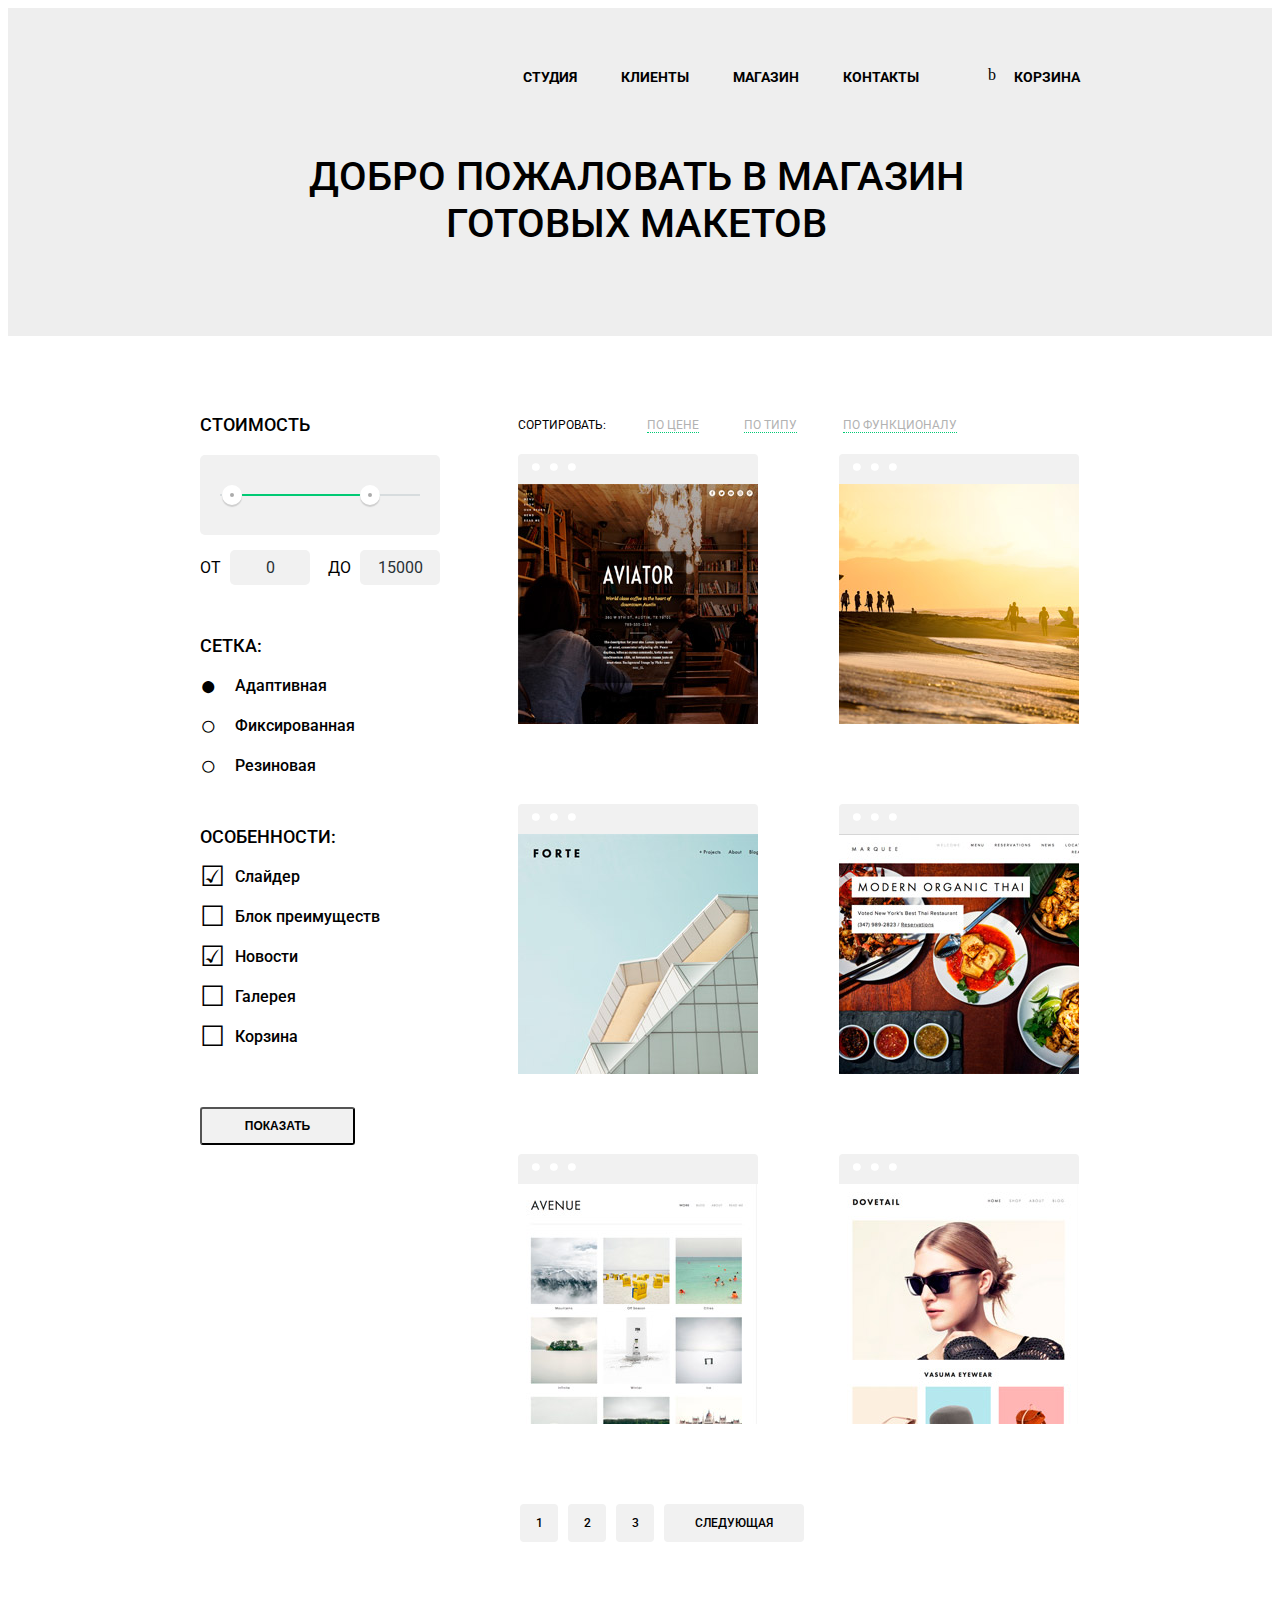
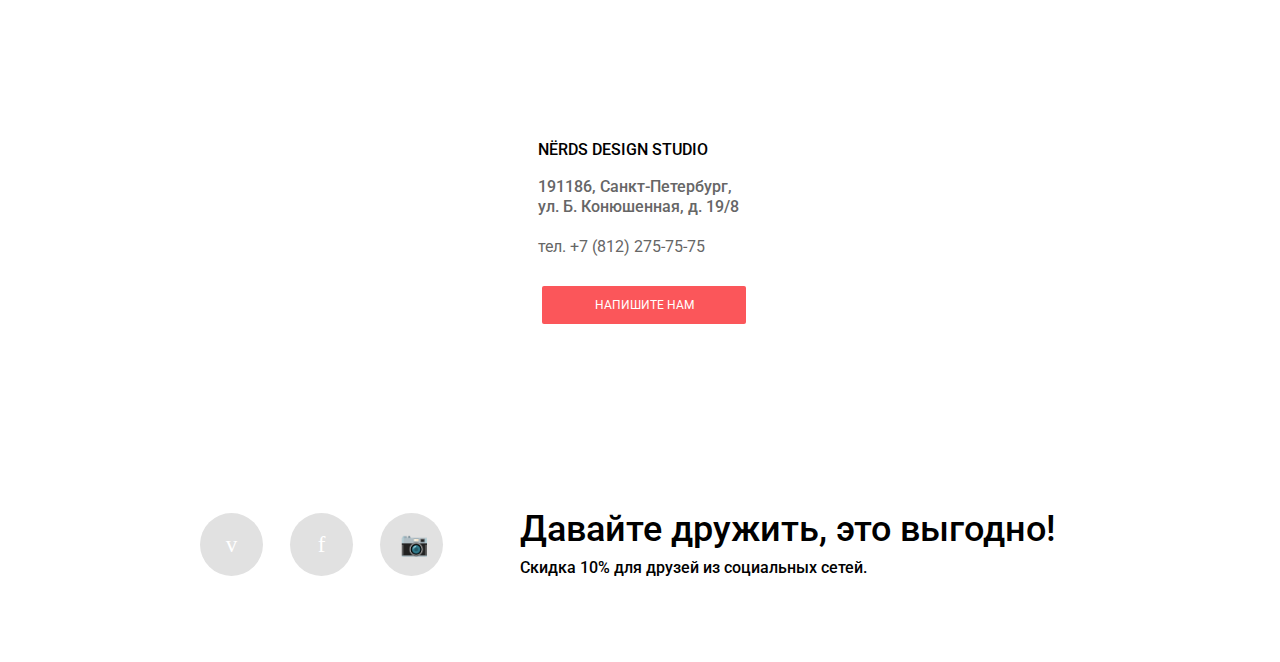
==== catalog.html @ 83ef7555 "Верстка страницы каталога и pixel-perfect" ====
<!DOCTYPE html>
<html lang="ru">
  <head>
    <meta charset="utf-8">
    <link rel="stylesheet" href="css/normalize.css">
    <link rel="stylesheet" href="css/style.css">
    <link href="https://fonts.googleapis.com/css?family=Roboto:400,500,700&subset=cyrillic" rel="stylesheet">
    <title>Нёрдс - дизайн студия полного цикла</title>
  </head>
  <body>
    <header class="catalog-header">
      <div class="container">
        <nav class="clearfix">
          <div class="main-menu-logo">
            <img src="img/top-menu-logo.png" alt="" />
          </div>
          <ul class="main-navigation">
            <li><a href="#">Студия</a></li>
            <li><a href="#">Клиенты</a></li>
            <li><a href="#">Магазин</a></li>
            <li><a href="#">Контакты</a></li>
          </ul>
          <div class="index-cart">
            <a class="link-cart" href="#">Корзина</a>
          </div>
        </nav>
      <h1 class="catalog-title">Добро пожаловать в магазин готовых макетов</h1>
    </div>
    </header>
    <main class="container clearfix">
      <aside class="catalog-sidebar">
        <h2 class="title-catalog-sidebar">Стоимость</h2>
        <form action="form.php" method="GET">
          <div class="filter-sidebar">
            <div class="range-filter">
              <div class="range-controls">
                <div class="scale">
                  <div class="bar" style="margin-left: 10%; width: 70%"></div>
                </div>
                <div class="toggle toggle-min"></div>
                <div class="toggle toggle-max"></div>
              </div>
              <div class="price-controls">
                <label class="min-price">от <input name="min-price" type="text" value="0"></label>
                <label class="max-price">до <input name="max-price" type="text" value="15000"></label>
              </div>
            </div>
          </div>
          <div class="filter-sidebar">
            <h2 class="title-catalog-sidebar">Сетка:</h2>
            <input id="grid-adaptive" type="radio" name="radio-grid" checked>
            <label for="grid-adaptive">Адаптивная</label>
            <input id="grid-fixed" type="radio" name="radio-grid">
            <label for="grid-fixed">Фиксированная</label>
            <input id="grid-elastic" type="radio" name="radio-grid">
            <label for="grid-elastic">Резиновая</label>
          </div>
          <div class="filter-sidebar">
            <h2 class="title-catalog-sidebar">Особенности:</h2>
            <input id="features-slider" type="checkbox" name="checkbox-features-slider" checked>
            <label for="features-slider">Слайдер</label>
            <input id="features-feature-block" type="checkbox" name="checkbox-features-feature-block">
            <label for="features-feature-block">Блок преимуществ</label>
            <input id="features-news" type="checkbox" name="checkbox-features-news" checked>
            <label for="features-news">Новости</label>
            <input id="features-gallery" type="checkbox" name="checkbox-features-galery">
            <label for="features-gallery">Галерея</label>
            <input id="features-cart" type="checkbox" name="checkbox-features-cart">
            <label for="features-cart">Корзина</label>
          </div>
          <input type="submit" name="name" value="Показать">
        </form>
      </aside>
      <section class="catalog">
        <div class="filter-items">
          <ul class="list list-filter-items">
            <li>Сортировать:</li>
            <li>
              <a class="link link-filter" href="#">По цене</a>
            </li>
            <li>
              <a class="link link-filter" href="#">По типу</a>
            </li>
            <li>
              <a class="link link-filter" href="#">По функционалу</a>
            </li>
          </ul>
          <div class="arrows">
            <a href="#"><span>1</span>1</a>
            <a href="#"><span>2</span>2</a>
          </div>
        </div>
        <div class="catalog-items">
          <article class="catalog-item">
            <div class="catalog-item__browser">
              <span class="catalog-item__dots"></span>
            </div>
            <div class="catalog-item__content">
              <img src="img/catalog-aviator.jpg" alt="" />
              <div class="catalog-item__description">
                <h4 class="catalog-item__title">Aviator</h4>
                <p>
                  Одностраничный макет с авторским дизайном
                </p>
                <a class="btn btn-price" href="#">8000 р.</a>
              </div>
            </div>
          </article>
          <article class="catalog-item">
            <div class="catalog-item__browser">
              <span class="catalog-item__dots"></span>
            </div>
            <div class="catalog-item__content">
              <img src="img/catalog-sunset.jpg" alt="" />
              <div class="catalog-item__description">
                <h3 class="catalog-item__title">Sunset</h3>
                <p>
                  Интернет магазин с личным кабинетом
                </p>
                <a class="btn btn-price" href="#">10000 р.</a>
              </div>
          </div>
          </article>
          <article class="catalog-item">
            <div class="catalog-item__browser">
              <span class="catalog-item__dots"></span>
            </div>
            <div class="catalog-item__content">
              <img src="img/catalog-forte.jpg" alt="" />
              <div class="catalog-item__description">
                <h3 class="catalog-item__title">Forte</h3>
                <p>
                  Отличный макет для личного блога
                </p>
                <a class="btn btn-price" href="#">5000 р.</a>
            </div>
          </div>
          </article>
          <article class="catalog-item">
            <div class="catalog-item__browser">
              <span class="catalog-item__dots"></span>
            </div>
            <div class="catalog-item__content">
              <img src="img/catalog-organic-tay.jpg" alt="" />
              <div class="catalog-item__description">
                <h3 class="catalog-item__title">Modern Organic Thai</h3>
                <p>
                  Сайт для ресторана быстрого питания
                </p>
                <a class="btn btn-price" href="#">12000 р.</a>
            </div>
          </div>
          </article>
          <article class="catalog-item">
            <div class="catalog-item__browser">
              <span class="catalog-item__dots"></span>
            </div>
            <div class="catalog-item__content">
              <img src="img/catalog-avenue.jpg" alt="" />
              <div class="catalog-item__description">
                <h3 class="catalog-item__title">Avenue</h3>
                <p>
                  Макет для блога о путешествиях
                </p>
                <a class="btn btn-price" href="#">8000 р.</a>
              </div>
            </div>
          </article>
          <article class="catalog-item">
            <div class="catalog-item__browser">
              <span class="catalog-item__dots"></span>
            </div>
            <div class="catalog-item__content">
              <img src="img/catalog-dovetail.jpg" alt="" />
              <div class="catalog-item__description">
                <h3 class="catalog-item__title">Dovetail</h3>
                <p>
                  Интернет магазин с галереей товаров
                </p>
                <a class="btn btn-price" href="#">14000 р.</a>
              </div>
            </div>
          </article>
        </div>
        <div class="page-navigation">
          <ul class="list list-page-navigation">
            <li><a class="link link-navigation" href="#">1</a></li>
            <li><a class="link link-navigation" href="#">2</a></li>
            <li><a class="link link-navigation" href="#">3</a></li>
            <li><a class="link link-navigation link-navigation-last" href="#">Следующая</a></li>
          </ul>
        </div>
      </section>
    </main>
    <footer class="index-footer">
      <div class="index-footer-map index-footer-map__catalog">
        <div class="index-footer-map__contacts">
          <span class="index-footer-map__contacts-title">NЁRDS DESIGN STUDIO</span>
          <p class="index-footer-map__contacts-where">
            191186, Санкт-Петербург, <br>
            ул. Б. Конюшенная, д. 19/8
          </p>
          <span class="index-footer-map__contacts-number">тел. +7 (812) 275-75-75</span>
          <a class="btn btn-red btn-footer-contacts" href="#">Напишите нам</a>
        </div>
      </div>
      <div class="index-footer-social container">
        <div class="social">
          <a class="btn-social" href="#">VKontakte <span class="icon-vk"></span></a>
          <a class="btn-social" href="#">Facebook <span class="icon-facebook"></span></a>
          <a class="btn-social" href="#">Instagram <span class="icon-instagramm"></span></a>
        </div>
        <div class="friendship">
          <b class="title-footer-friendship">Давайте дружить, это выгодно!</b>
          <p class="description-footer-friendship">
            Скидка 10% для друзей из социальных сетей.
          </p>
        </div>
      </div>
    </footer>
  </body>
---- css/style.css ----
body {
  font-family: 'Roboto', sans-serif;
  font-size: 16px;
  font-weight: 400;
  color: #000;
  background-color: #fff;
}

.top-header {
  padding-top: 27px;
  background-color: #eee;
}

.container {
  width: 880px;
  margin: 0 auto;
}

.clearfix::after {
  display: table;
  clear: both;
  content: '';
}

.main-menu-logo {
  float: left;
  width: 183px;
  margin-right: 140px;
}

.main-navigation {
  display: block;
  float: left;
  width: 430px;
  margin: 0;
  padding: 0;
  list-style: none;
  text-align: left;
}

.main-navigation li {
  position: relative;
  font-size: 0;
  display: inline-block;
  margin-top: 27px;
  margin-left: 40px;
  vertical-align: top;
}

.main-navigation li:first-of-type {
  margin-left: 0;
}

.main-navigation li a {
  font-size: 14px;
  font-weight: 700;
  line-height: 30px;
  text-decoration: none;
  text-transform: uppercase;
  color: #000;
}

.main-navigation li a:hover {
  color: #fb565a;
}

.main-navigation li a:active {
  color: #8f8f8f;
}

.index-cart {
  display: block;
  position: relative;
  float: right;
  width: 110px;
  margin-top: 27px;
  text-align: right;
}

.index-cart::before {
  content: "\62";
  position: absolute;
  font-family: "symbols-nerds";
  top: 4px;
  left: 18px;
}

.menu-item-active::after {
  content: "";
  position: absolute;
  bottom:0;
  left: 0;
  width: 100%;
  height: 2px;
  background-color: #fb565a;
}

.index-cart a {
  font-size: 14px;
  font-weight: 700;
  line-height: 30px;
  text-decoration: none;
  text-transform: uppercase;
  color: #000;
  padding-left: 40px;
}

.index-cart a:hover {
  color: #fb565a;
}

.index-cart a:active {
  color: #8f8f8f;
}

.index-slider {
  position: relative;
  width: 880px;
  min-height: 310px;
  margin: 0 auto;
  overflow: hidden;
  margin-top: 39px;
}

.slide {
  position: absolute;
  top: 0;
  left: 0;

  width: 100%;
  height: 310px;

  background-repeat: no-repeat;
  background-position: 100% 10px;
}

.index-slider input[type="radio"] {
  display: none;
}

.slider-controls {
  position: absolute;
  bottom: 85px;
  left: 50%;
  z-index: 10;

  width: 200px;
  margin-left: -110px;

  text-align: center;
}

.slider-controls label {
  display: inline-block;
  width: 4px;
  height: 4px;
  margin: 0 3px;

  vertical-align: top;

  background: #ffffff;
  border: 3px solid white;
  border-radius: 50%;
  cursor: pointer;
}

.slide-text {
  width: 500px;
  padding: 28px 0;
}

.slide-title {
  font-weight: 500;
  font-size: 36px;
  line-height: 36px;
}

.slide p {
  margin: 20px 0 0 0;

  font-weight: 500;
  line-height: 22px;
  color: #283136;
}

.slide .btn-slider {
  display: block;
  width: 220px;
  margin-top: 28px;
  padding: 12px 10px;

  font-weight: 300;
  font-size: 12px;
  text-align: center;
  color: #ffffff;
  text-transform: uppercase;
  text-decoration: none;

  background: #fb565a;
  border-radius: 3px;
}

.slide:nth-child(1) {
  background-image: url("../img/index-slider-bg.png");
}

.slide:nth-child(2) {
  background-image: url("../img/index-slider-bg-2.png");
}

.slide:nth-child(3) {
  background-image: url("../img/index-slider-bg-3.png");
}

#btn-1:checked ~ .slides .slide:nth-child(1) {
  left: 0;
}

#btn-1:checked ~ .slides .slide:nth-child(2),
#btn-1:checked ~ .slides .slide:nth-child(3) {
  left: 880px;
}

#btn-2:checked ~ .slides .slide:nth-child(1) {
  left: -880px;
}

#btn-2:checked ~ .slides .slide:nth-child(2) {
  left: 0;
}

#btn-2:checked ~ .slides .slide:nth-child(3) {
  left: -880px;
}

#btn-3:checked ~ .slides .slide:nth-child(1) {
  left: -880px;
}

#btn-3:checked ~ .slides .slide:nth-child(2) {
  left: -880px;
}

#btn-3:checked ~ .slides .slide:nth-child(3) {
  left: 0;
}

#btn-1:checked ~ .slider-controls label[for="btn-1"],
#btn-2:checked ~ .slider-controls label[for="btn-2"],
#btn-3:checked ~ .slider-controls label[for="btn-3"] {
  background: #c1c1c1;
}



.index-promo {
  height: 300px;
  margin: 80px 0;
  font-size: 0;
}

.index-promo-item {
  display: inline-block;
  width: 240px;
  height: 300px;
  margin-right: 80px;
  vertical-align: top;
}

.index-promo-item:last-of-type {
  margin-right: 0;
}

.index-promo-item h2 {
  font-size: 18px;
  font-weight: 500;
  line-height: 30px;
  margin-top: 22px;
  text-transform: uppercase;
}

.index-promo-item p {
  font-size: 15px;
  line-height: 22px;
  margin-top: 10px;
}

/* Стили для кнопок*/

.btn {
  font-size: 12px;
  line-height: 38px;
  display: block;
  width: 140px;
  height: 38px;
  text-align: center;
  text-decoration: none;
  text-transform: uppercase;
  color: #fff;
  border-radius: 2px;
  background-color: purple;
  margin-top: 25px;
}

.btn-red {
  background-color: #fb565a;
}

.btn-red:hover {
  background-color: #d6494d;
}

.btn-red:active {
  background-color: #b63538;
  box-shadow: inset 0 3px 0 0 #9b2d30;
}

.btn-green {
  background-color: #00ca74;
}

.btn-green:hover {
  background-color: #01a25e;
}

.btn-green:active {
  background-color: #009053;
  box-shadow: inset 0 3px 0 0 #007b47;
}

.btn-yellow {
  background-color: #efc84a;
}

.btn-yellow:hover {
  background-color: #d6ae2c;
}

.btn-yellow:active {
  background-color: #c09b24;
  box-shadow: inset 0 3px 0 0 #a3841f;
}

/*Конек стилей для кнопок*/

.index-about-us {
  padding-top: 70px;
  border-top: 2px solid #eeeeee;
}

.index-about-us-left {
  float: left;
  width: 620px;
  height: 400px;
}

.title-about-us {
  display: inline-block;
  font-size: 36px;
  line-height: 36px;
  font-weight: 500;
  width: 540px;
}

.description-about-us {
  font-size: 16px;
  line-height: 22px;
  margin-bottom: 45px;
  width: 580px;
  font-weight: 500;
}

.what-about-us {
  text-transform: uppercase;
  display: block;
  margin-bottom: 24px;
  margin-left: 10px;
}

.list {
  margin: 0;
  padding: 0;
  list-style: none;
}

.list-lines li {
  position: relative;
  padding-left: 37px;
  padding-bottom: 25px;
}

.list-lines li::before {
  content: "";
  position: absolute;
  top: 9px;
  left: 0;
  width: 25px;
  height: 2px;
  background-color: #fb565a;
}

.index-about-us-right {
  float: right;
  width: 250px;
  height: 400px;
}

.about-us-logo {
  position: relative;
  margin-left: 40px;
  margin-top: -12px;
}

.lines-outside {
  display: block;
  position: relative;
  text-transform: uppercase;
  margin-top: 26px;
  margin-bottom: 70px;
  padding-left: 90px;
  font-weight: 500;
  font-size: 16px;
  line-height: 16px;
}

.lines-outside::before {
  position: absolute;
  content: "";
  top: 7px;
  left: 12px;
  width: 62px;
  height: 2px;
  background-color: #eeeeee;
}

.lines-outside::after {
  position: absolute;
  content: "";
  top: 7px;
  right: 0;
  width: 62px;
  height: 2px;
  background-color: #eeeeee;
}

.index-about-us-right .list-lines {
  margin-left: 10px;
}

.index-partners {
  height: 166px;
  border-top: 2px solid #eeeeee;
  border-bottom: 2px solid #eeeeee;
  font-size: 0;
}

.index-partners-item {
  display: inline-block;
  position: relative;
  vertical-align: top;
  width: 240px;
  height: 120px;
  margin-right: 80px;
  margin-top: 30px;
}

.index-partners-item::before {
  position: absolute;
  top: 50%;
  left: 50%;
  content: '';
  -webkit-transform: translate(-50%, -50%);
          transform: translate(-50%, -50%);
  background-image: url('../img/sprite.png');
  background-repeat: no-repeat;
}

.glukhanko::before {
  width: 198px;
  height: 37px;
  background-position: -10px -226px;
}

.htmlacademy::before {
  width: 199px;
  height: 68px;
  background-position: -10px -340px;
}

.barbershop::before {
  width: 209px;
  height: 86px;
  background-position: -10px -10px;
}

.index-partners-item:last-child {
  margin-right:0;
}

.index-footer-map {
  margin-top: 85px;
  width: 100%;
  height: 420px;
  background-image: url("../img/index-footer-map.jpg");
  background-repeat: no-repeat;
  background-position: center;
  background-size: auto;
  position: relative;
}

.index-footer-map__contacts {
  position: absolute;
  top: 88px;
  left: 510px;
  width: 230px;
  height: 210px;
  background-color: #ffffff;
  padding: 25px 0 0 20px;
}

.index-footer-map__contacts-title {
  font-weight: 500;
  font-size: 16px;
  line-height: 30px;
  text-transform: uppercase;
}

.index-footer-map__contacts-where {
  margin: 12px 0;
  font-size: 16px;
  line-height: 20px;
  color: #666666;
  font-weight: 500;
}

.index-footer-map__contacts-number {
  display: block;
  margin-top: 20px;
  font-size: 16px;
  color: #666666;
}

.btn-footer-contacts {
  width: 204px;
  margin-top: 31px;
  margin-left: 4px;
}

.index-footer-social {
  min-height: 215px;
}

.social {
  float: left;
  width: 310px;
  font-size: 0;
}

.btn-social {
  display: inline-block;
  vertical-align: top;
  margin-right: 27px;
  margin-top: 74px;
  width: 63px;
  height: 63px;
  border-radius: 50%;
  background-color: #e1e1e1;
  text-align: center;
}

.btn-social span {
  font-size: 23px;
  line-height: 63px;
  color: #ffffff;
}

.friendship {
  float: right;
  width: 570px;

}

.title-footer-friendship {
  display: block;
  font-size: 36px;
  line-height: 36px;
  margin-top: 72px;
  padding-left: 10px;
  font-weight: 500;
  margin-bottom: 10px;
}

.description-footer-friendship {
  font-size: 16px;
  line-height: 22px;
  padding-left: 10px;
  font-weight: 500;
  margin: 0;

}

/*Начало стилизации страницы каталога*/

.catalog-header {
  min-height: 301px;
  padding-top: 27px;
  background-color: #eee;
}

.catalog-title {
  font-size: 40px;
  margin: 0 auto;
  margin-top: 61px;
  transform: translateX(-4px);
  width: 700px;
  text-transform: uppercase;
  text-align: center;
  font-weight: 500;
}

.filter-items {
  margin-top: 80px;
  font-size: 0;
  padding-left: 28px;
}

.list-filter-items li {
  display: inline-block;
  vertical-align: top;
  text-transform: uppercase;
  font-size: 12px;
  line-height: 18px;
  margin-right: 41px;
}

.list-filter-items li:nth-of-type(2) {
  margin-right: 45px;
}

.list-filter-items li:nth-of-type(3) {
  margin-right: 46px;
}

.link {
  text-decoration: none;
}

.link-filter {
  color: #b2b2b2;
  border-bottom: 1px dotted #00ca74;
}

.catalog-sidebar {
  float: left;
  width: 250px;
}

.title-catalog-sidebar {
  margin-top: 74px;
  font-size: 18px;
  line-height: 30px;
  font-weight: 500;
  text-transform: uppercase;
}

.filter-sidebar .title-catalog-sidebar {
  margin-top: 46px;
}

.catalog {
  float: right;
  width: 590px;
}

.catalog-items {
  margin-top: 20px;
  padding-left: 28px;
  font-size: 0;
}

.catalog-item__browser {
  width: 240px;
  height: 30px;
  background-color: #f1f1f1;
  border-top-right-radius: 4px;
  border-top-left-radius: 4px;
}

.catalog-item__dots {
  display: block;
  position: relative;
}

.catalog-item__dots::before {
  content: "...";
  position: absolute;
  top: -49px;
  left: 9px;
  font-size: 70px;
  color: #fff;
  letter-spacing: 0;
}


.catalog-item {
  display: inline-block;
  vertical-align: top;
  font-size: 12px;
  margin-right: 81px;
  margin-bottom: 77px;
}

.catalog-item:hover .catalog-item__description {
  display: block;
}

.catalog-item:hover .catalog-item__browser {
  background-color: #797979;
}

.catalog-item:nth-of-type(2n) {
  margin-right: 0;
}

.catalog-item__content {
  position: relative;
}

.catalog-item__description {
  position: absolute;
  top: 20px;
  left: 20px;
  width: 200px;
  height: 200px;
  background-color: #ffffff;
  text-align: center;
  display: none;
}

.catalog-item__title {
  font-size: 18px;
  font-weight: 500;
  margin: 33px 0 0 0;
  text-align: center;
  text-transform: uppercase;
}

.catalog-item__description p {
  padding: 0;
  margin: 0;
  font-size: 14px;
  line-height: 18px;
  font-weight: 500;
  padding: 0 20px;
  margin-top: 13px;
  text-align: center;
}

.btn-price {
  display: inline-block;
  width: 140px;
  background-color: #fb565a;
  border-radius: 2px;
  font-size: 18px;
  font-weight: 500;
  margin-bottom: 30px;
  margin-top: 28px;
}

.page-navigation {
  font-size: 0;
  padding-left: 30px;
}

.list-page-navigation li {
  display: inline-block;
  vertical-align: top;
  text-align: center;
  margin-right: 10px;
}

.link-navigation {
  display: block;
  width: 38px;
  height: 38px;
  background-color: #f1f1f1;
  color: #000000;
  font-size: 12px;
  font-weight: 500;
  line-height: 38px;
  border-radius: 4px;
}

.link-navigation-last {
  width: 140px;
  text-transform: uppercase;
}

.index-footer-map__catalog {
  margin-top: 77px;
}

.index-footer-map__catalog .index-footer-map__contacts {
  top:91px;
  height: 215px;
}

.index-footer-map__catalog .btn-footer-contacts {
  margin-top: 30px;
}

.catalog-sidebar input[type="submit"] {
  display: block;
  width: 155px;
  text-align: center;
  margin-top: 60px;
  height: 38px;
  vertical-align: middle;
  font-size: 12px;
  line-height: 18px;
  font-weight: 700;
  text-transform: uppercase;
  border-radius: 3px;
  background-color: #f1f1f1;
}

input[type='checkbox'] {
  display: none;
}

input[type='checkbox'] + label {
  font-size: 16px;
  line-height: 20px;
  font-weight: 500;
  position: relative;
  display: block;
  margin: 0;
  margin-bottom: 20px;
  padding-left: 35px;
  cursor: pointer;
}

input[type='checkbox'] + label::before {
  font-family: 'symbols-nerds';
  font-size: 28px;
  line-height: 20px;
  position: absolute;
  top: 0;
  left: 0;
  content: '\2610';
}

input[type='checkbox']:checked + label::before {
  content: '\2611';
}


input[type="radio"] {
  display: none;
}

input[type='radio'] + label {
  font-size: 16px;
  line-height: 20px;
  font-weight: 500;
  position: relative;
  display: block;
  margin: 0;
  margin-bottom: 20px;
  padding-left: 35px;
  cursor: pointer;
}

input[type='radio'] + label::before {
  font-family: 'symbols-nerds';
  font-size: 28px;
  line-height: 20px;
  position: absolute;
  top: 0;
  left: 0;
  content: '\25cb';
}

input[type='radio']:checked + label::before {
  content: '\25cf';
}

/*Вставка из демки*/
.range-filter {
  width: 240px;
}

.range-controls {
  position: relative;
  height: 41px;
  padding-top: 39px;
  padding-right: 20px;
  padding-left: 20px;
  margin-bottom: 15px;
  border-radius: 5px;
  background: #f1f1f1;
}

.range-controls .scale {
  height: 2px;
  background: #d7dcde;
}

.range-controls .bar {
  width: 70%;
  height: 2px;
  background: #00ca74;
}

.range-controls .toggle {
  position: absolute;
  top: 30px;
  left: 0px;
  width: 4px;
  height: 4px;
  cursor: pointer;
  border: 8px solid #fff;
  border-radius: 50%;
  background: #ababab;
  box-shadow: 0 2px 1px 0 #cfcfcf;
}

.range-controls .toggle-min {
  left: 22px;
}

.range-controls .toggle-max {
  left: 160px;
}

.price-controls {
  font-size: 0;
}

.price-controls label {
  font-size: 16px;
  display: inline-block;
  width: 50%;
  text-transform: uppercase;
}

.max-price {
  text-align: right;
}

.price-controls input {
  font-family: 'Roboto', 'Arial', sans-serif;
  font-size: 16px;
  width: 60px;
  margin-left: 5px;
  padding: 8px 10px;
  text-align: center;
  color: #283136;
  border: none;
  border-radius: 5px;
  outline: none;
  background: #f1f1f1;
}

/*==========================================*/
/*Дальше идут всякие технические подключения*/
/*==========================================*/
.sprite {
  display: block;
  background-image: url('..img/sprite.png');
  background-repeat: no-repeat;
}

.sprite-partners-barbershop {
  width: 209px;
  height: 86px;
  background-position: -10px -10px;
}

.sprite-partners-barbershop-active {
  width: 209px;
  height: 90px;
  background-position: -10px -116px;
}

.sprite-partners-glukhanko {
  width: 198px;
  height: 37px;
  background-position: -10px -226px;
}

.sprite-partners-glukhanko-active {
  width: 198px;
  height: 37px;
  background-position: -10px -283px;
}

.sprite-partners-htmlacademy {
  width: 199px;
  height: 68px;
  background-position: -10px -340px;
}

.sprite-partners-htmlacademy-active {
  width: 199px;
  height: 68px;
  background-position: -10px -428px;
}


@font-face {
  font-weight: normal;
  font-style: normal;

  font-family: "symbols-nerds";
  src: url("../fonts/symbols-nerds.woff") format("woff"),
       url("../fonts/symbols-nerds.woff2") format("woff2");
}

[class^="icon-"]::before,
[class*=" icon-"]::before {
  display: inline-block;
  width: 1em;
  margin-right: 0.2em;
  margin-left: 0.2em;

  font-weight: normal;
  line-height: 1em;
  font-family: "symbols-nerds";
  text-align: center;
  text-transform: none;
  text-decoration: inherit;
  font-style: normal;
  font-variant: normal;

  speak: none;
}

.icon-basket::before { content: "\62"; } /* "b" */
.icon-facebook::before { content: "\66"; } /* "f" */
.icon-twitter::before { content: "\74"; } /* "t" */
.icon-vk::before { content: "\76"; } /* "v" */
.icon-up-dir::before { content: "\25b2"; } /* "в–І" */
.icon-down-dir::before { content: "\25bc"; } /* "в–ј" */
.icon-circle::before { content: "\25cb"; } /* "в—‹" */
.icon-circle-dot::before { content: "\25cf"; } /* "в—Џ" */
.icon-check-off::before { content: "\2610"; } /* "вђ" */
.icon-check-on::before { content: "\2611"; } /* "в‘" */
.icon-instagramm::before { content: "\1f4f7"; } /* "\1f4f7" */
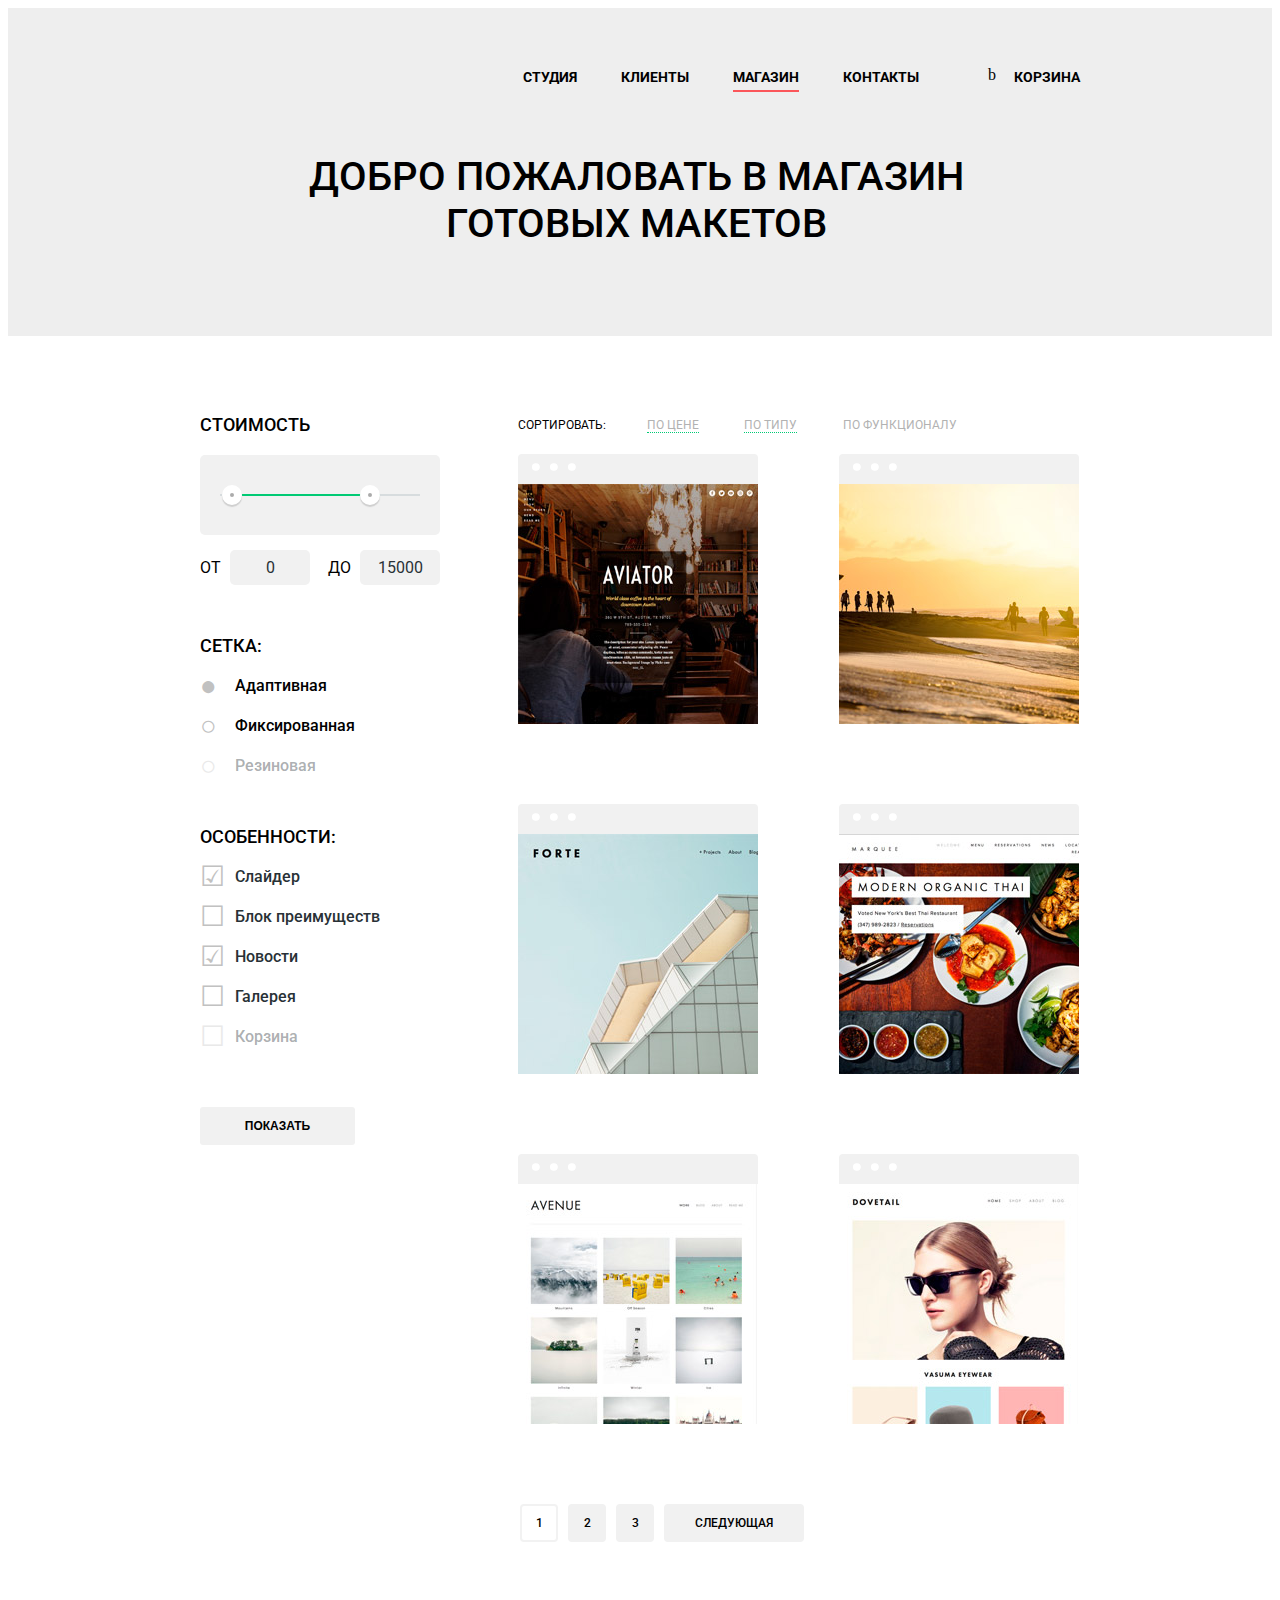
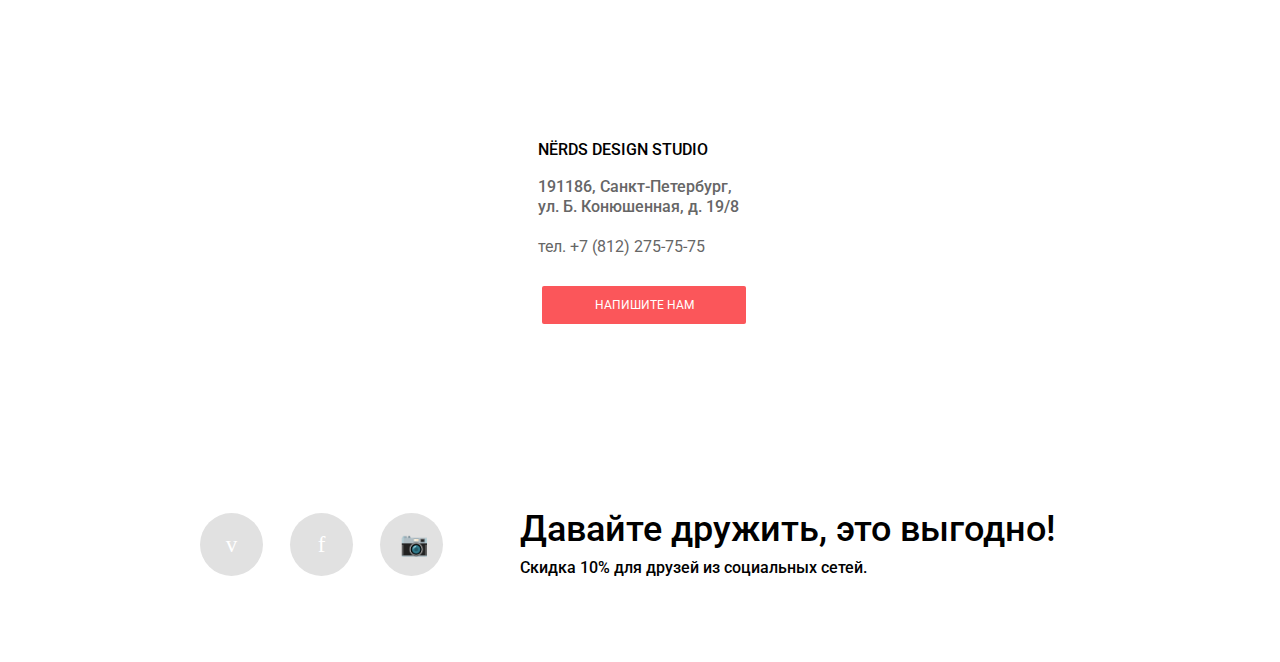
==== commit c291822d: "Правки согласно спецификации" ====
--- a/catalog.html
+++ b/catalog.html
@@ -12,12 +12,12 @@
       <div class="container">
         <nav class="clearfix">
           <div class="main-menu-logo">
-            <img src="img/top-menu-logo.png" alt="" />
+            <a href="index.html"><img src="img/top-menu-logo.png" alt="" /></a>
           </div>
           <ul class="main-navigation">
             <li><a href="#">Студия</a></li>
             <li><a href="#">Клиенты</a></li>
-            <li><a href="#">Магазин</a></li>
+            <li class="menu-item-active"><a href="#">Магазин</a></li>
             <li><a href="#">Контакты</a></li>
           </ul>
           <div class="index-cart">
@@ -52,7 +52,7 @@
             <label for="grid-adaptive">Адаптивная</label>
             <input id="grid-fixed" type="radio" name="radio-grid">
             <label for="grid-fixed">Фиксированная</label>
-            <input id="grid-elastic" type="radio" name="radio-grid">
+            <input id="grid-elastic" type="radio" name="radio-grid" disabled>
             <label for="grid-elastic">Резиновая</label>
           </div>
           <div class="filter-sidebar">
@@ -65,10 +65,10 @@
             <label for="features-news">Новости</label>
             <input id="features-gallery" type="checkbox" name="checkbox-features-galery">
             <label for="features-gallery">Галерея</label>
-            <input id="features-cart" type="checkbox" name="checkbox-features-cart">
+            <input id="features-cart" type="checkbox" name="checkbox-features-cart" disabled>
             <label for="features-cart">Корзина</label>
           </div>
-          <input type="submit" name="name" value="Показать">
+          <input type="submit" name="sidebarFormSubmit" value="Показать">
         </form>
       </aside>
       <section class="catalog">
@@ -82,7 +82,7 @@
               <a class="link link-filter" href="#">По типу</a>
             </li>
             <li>
-              <a class="link link-filter" href="#">По функционалу</a>
+              <a class="link link-filter link-filter-active" href="#">По функционалу</a>
             </li>
           </ul>
           <div class="arrows">
@@ -98,7 +98,7 @@
             <div class="catalog-item__content">
               <img src="img/catalog-aviator.jpg" alt="" />
               <div class="catalog-item__description">
-                <h4 class="catalog-item__title">Aviator</h4>
+                <a class="catalog-item__title" href="#">Aviator</a>
                 <p>
                   Одностраничный макет с авторским дизайном
                 </p>
@@ -113,7 +113,7 @@
             <div class="catalog-item__content">
               <img src="img/catalog-sunset.jpg" alt="" />
               <div class="catalog-item__description">
-                <h3 class="catalog-item__title">Sunset</h3>
+                <a class="catalog-item__title" href="#">Sunset</a>
                 <p>
                   Интернет магазин с личным кабинетом
                 </p>
@@ -128,7 +128,7 @@
             <div class="catalog-item__content">
               <img src="img/catalog-forte.jpg" alt="" />
               <div class="catalog-item__description">
-                <h3 class="catalog-item__title">Forte</h3>
+                <a class="catalog-item__title" href="#">Forte</a>
                 <p>
                   Отличный макет для личного блога
                 </p>
@@ -143,7 +143,7 @@
             <div class="catalog-item__content">
               <img src="img/catalog-organic-tay.jpg" alt="" />
               <div class="catalog-item__description">
-                <h3 class="catalog-item__title">Modern Organic Thai</h3>
+                <a class="catalog-item__title" href="#">Modern Organic Thai</a>
                 <p>
                   Сайт для ресторана быстрого питания
                 </p>
@@ -158,7 +158,7 @@
             <div class="catalog-item__content">
               <img src="img/catalog-avenue.jpg" alt="" />
               <div class="catalog-item__description">
-                <h3 class="catalog-item__title">Avenue</h3>
+                <a class="catalog-item__title" href="#">Avenue</a>
                 <p>
                   Макет для блога о путешествиях
                 </p>
@@ -173,7 +173,7 @@
             <div class="catalog-item__content">
               <img src="img/catalog-dovetail.jpg" alt="" />
               <div class="catalog-item__description">
-                <h3 class="catalog-item__title">Dovetail</h3>
+                <a class="catalog-item__title" href="#">Dovetail</a>
                 <p>
                   Интернет магазин с галереей товаров
                 </p>
@@ -184,7 +184,7 @@
         </div>
         <div class="page-navigation">
           <ul class="list list-page-navigation">
-            <li><a class="link link-navigation" href="#">1</a></li>
+            <li><a class="link link-navigation link-navigation-active" href="#">1</a></li>
             <li><a class="link link-navigation" href="#">2</a></li>
             <li><a class="link link-navigation" href="#">3</a></li>
             <li><a class="link link-navigation link-navigation-last" href="#">Следующая</a></li>
--- a/css/style.css
+++ b/css/style.css
@@ -464,6 +464,14 @@
   margin-top: 30px;
 }
 
+.index-partners-item a {
+  position: absolute;
+  top: 0;
+  left: 0;
+  width: 100%;
+  height: 100%;
+}
+
 .index-partners-item::before {
   position: absolute;
   top: 50%;
@@ -481,16 +489,36 @@
   background-position: -10px -226px;
 }
 
+.glukhanko:hover::before {
+  background-position: -10px -283px;
+}
+
+.glukhanko:active::before {
+  background-position: -10px -283px;
+}
+
 .htmlacademy::before {
   width: 199px;
   height: 68px;
   background-position: -10px -340px;
 }
 
+.htmlacademy:hover::before {
+  background-position: -10px -428px;
+}
+
+.htmlacademy:active::before {
+  background-position: -10px -428px;
+}
+
 .barbershop::before {
   width: 209px;
   height: 86px;
   background-position: -10px -10px;
+}
+
+.barbershop:hover::before {
+  background-position: -10px -116px;
 }
 
 .index-partners-item:last-child {
@@ -568,6 +596,15 @@
   text-align: center;
 }
 
+.social .btn-social:hover {
+  background-color: #fb565a;
+}
+
+.btn-social:active {
+  background-color: #d6494d;
+  box-shadow: inset 0 3px 0 0 #b63e42;
+}
+
 .btn-social span {
   font-size: 23px;
   line-height: 63px;
@@ -650,6 +687,18 @@
   border-bottom: 1px dotted #00ca74;
 }
 
+.link-filter:hover {
+  border-bottom: 1px solid #00ca74;
+}
+
+.link-filter:active {
+  border: none;
+}
+
+.link-filter-active {
+  border: none;
+}
+
 .catalog-sidebar {
   float: left;
   width: 250px;
@@ -684,6 +733,7 @@
   background-color: #f1f1f1;
   border-top-right-radius: 4px;
   border-top-left-radius: 4px;
+  overflow: hidden;
 }
 
 .catalog-item__dots {
@@ -699,6 +749,7 @@
   font-size: 70px;
   color: #fff;
   letter-spacing: 0;
+  height: 30px;
 }
 
 
@@ -738,11 +789,24 @@
 }
 
 .catalog-item__title {
+  display: block;
   font-size: 18px;
   font-weight: 500;
   margin: 33px 0 0 0;
   text-align: center;
   text-transform: uppercase;
+  color: #000000;
+  text-decoration: none;
+}
+
+.catalog-item__title:hover {
+  color: #000000;
+  text-decoration: none;
+}
+
+.catalog-item__title:active {
+  color: #000000;
+  text-decoration: none;
 }
 
 .catalog-item__description p {
@@ -767,6 +831,15 @@
   margin-top: 28px;
 }
 
+.btn-price:hover {
+  background-color: #d6494d;
+}
+
+.btn-price:active {
+  background-color: #b63538;
+  box-shadow: inset 0 3px 0 0 #9b2d30;
+}
+
 .page-navigation {
   font-size: 0;
   padding-left: 30px;
@@ -791,9 +864,34 @@
   border-radius: 4px;
 }
 
+.link-navigation:hover {
+  background-color: #e5e5e5;
+}
+
+.link-navigation:active {
+  background-color: #d5d5d5;
+  box-shadow: inset 0 3px 0 0 #b5b5b5;
+}
+
 .link-navigation-last {
   width: 140px;
   text-transform: uppercase;
+}
+
+.link-navigation-active {
+  border: 2px solid #f2f2f2;
+  background-color: #ffffff;
+  height: 34px;
+  width: 34px;
+  line-height: 34px;
+}
+
+.link-navigation-active:hover {
+  background-color: #ffffff;
+}
+
+.link-navigation-active:active {
+  background-color: #ffffff;
 }
 
 .index-footer-map__catalog {
@@ -822,6 +920,27 @@
   text-transform: uppercase;
   border-radius: 3px;
   background-color: #f1f1f1;
+  border: none;
+}
+
+.catalog-sidebar input[type="submit"]:hover {
+  background-color: #e5e5e5;
+  outline: none;
+  border: none;
+}
+
+.catalog-sidebar input[type="submit"]:focus {
+  background-color: #d5d5d5;
+  box-shadow: inset 0 3px 0 #b5b5b5;
+  outline: none;
+  border: none;
+}
+
+.catalog-sidebar input[type="submit"]:active {
+  background-color: #d5d5d5;
+  box-shadow: inset 0 3px 0 #b5b5b5;
+  outline: none;
+  border: none;
 }
 
 input[type='checkbox'] {
@@ -838,6 +957,11 @@
   margin-bottom: 20px;
   padding-left: 35px;
   cursor: pointer;
+  color: #283136;
+}
+
+input[type='checkbox'] + label:hover {
+  color: #000000;
 }
 
 input[type='checkbox'] + label::before {
@@ -848,6 +972,23 @@
   top: 0;
   left: 0;
   content: '\2610';
+  color: #c1c1c1;
+}
+
+input[type='checkbox'] + label:hover::before {
+  color: #b5b5b5;
+}
+
+input[type='checkbox']:disabled + label::before {
+  color: #e9e9e9;
+}
+
+input[type='checkbox']:disabled + label {
+  color: rgba(40, 49, 54, 0.4);
+}
+
+input[type='checkbox']:checked:disabled + label::before {
+  color: #e9e9e9;
 }
 
 input[type='checkbox']:checked + label::before {
@@ -879,12 +1020,28 @@
   top: 0;
   left: 0;
   content: '\25cb';
+  color: #c1c1c1;
+}
+
+input[type='radio'] + label:hover::before {
+  color: #b5b5b5;
 }
 
 input[type='radio']:checked + label::before {
   content: '\25cf';
 }
 
+input[type='radio']:disabled + label::before {
+  color: #e9e9e9;
+}
+
+input[type='radio']:disabled + label {
+  color: rgba(40, 49, 54, 0.4);
+}
+
+input[type='radio']:checked:disabled + label::before {
+  color: #e9e9e9;
+}
 /*Вставка из демки*/
 .range-filter {
   width: 240px;
